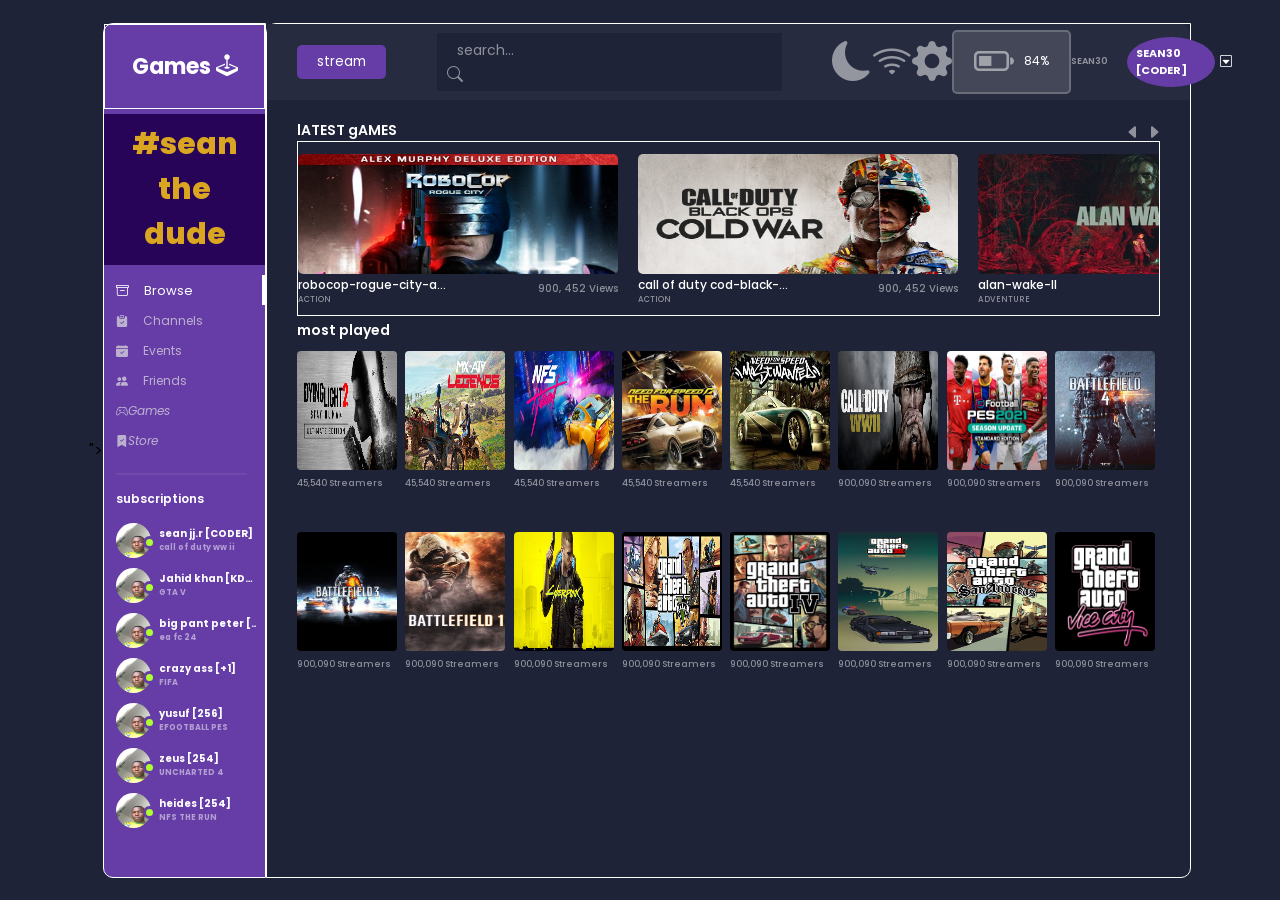
==== index.html @ 3798413b "#latest new files" ====
<!DOCTYPE html>
<html lang="en">
<head>
<meta charset="UTF-8">
<meta name="viewport" content="width=device-width, initial scale=0.1">
<meta http-equiv="X-UA-compatible" content="IE=edge">
<!--bootstrap cdn link-->
 <link rel="stylesheet" href="https://cdn.jsdelivr.net/npm/bootstrap-icons@1.11.1/font/bootstrap-icons.css">">
<link rel="stylesheet"  type="text/css" href="styles.css"/>
<title>#sean the dude</title>

</head>
<body>   
<header>
    <aside><h1>Games<i class="bi bi-joystick"></i></h1>
     <button>#sean the dude</button>
    <ul>
        <li class="active-li"> <a href="#"><i class="bi bi-archive"></i>Browse</a></li></a></li>
        <li> <a href="#"><i class="bi bi-clipboard-check-fill"></i>Channels</a></li></a></li>
        <li> <a href="#"><i class="bi bi-calendar-check-fill"></i>Events</a></li></a></li>
        <li> <a href="#"><i class="bi bi-people-fill"></i>Friends</a></li></a></li>
        <li> <a href="#"><i class="bi bi-controller">Games</i></a></li></a></li>
        <li> <a href="#"><i class="bi bi-bookmark-check-fill">Store</i></a></li></a></li>
    </ul>
      <!--subscriptions box start-->
      <diV class="subscriptions">
          <h5>subscriptions</h5>
          <div class="cards">
            <div class="card">
                <div class="img-bx">
                    <img src="sean.jpg" alt="">
                </div>
                    <div class="content">
                    <h6>sean jj.r [CODER]</h6>
                    <p>call of duty ww ii</p>
                </div>
            </div>
            <div class="card">
                <div class="img-bx">
                    <img src="sean.jpg" alt="">
                </div>
                    <div class="content">
                    <h6>Jahid khan  [KDS CODER]</h6>
                    <p>GTA V</p>
                </div>
            </div>
            <div class="card">
                <div class="img-bx">
                    <img src="sean.jpg" alt="">
                </div>
                    <div class="content">
                    <h6>big pant peter  [254]</h6>
                    <p>ea fc 24</p>
                </div>
          </div>
          <div class="card">
            <div class="img-bx">
                <img src="sean.jpg" alt="">
            </div>
                <div class="content">
                <h6>crazy ass [+1]</h6>
                <p>FIFA</p>
          </div>
          </div>
          <div class="card">
            <div class="img-bx">
                <img src="sean.jpg" alt="">
            </div>
                <div class="content">
                <h6>yusuf [256]</h6>
                <p>EFOOTBALL PES</p>
          </div>
          </div>
                 <div class="card">
                    <div class="img-bx">
                <img src="sean.jpg" alt="">
            </div>
                <div class="content">
                   <h6>zeus [254]</h6>
                <p>UNCHARTED 4</p>
               </div>
          </div>
          <div class="card">
            <div class="img-bx">
                <img src="sean.jpg" alt="">
            </div>
                <div class="content">
                      <h6>heides  [254]</h6>
                   <p>NFS THE RUN</p>
                 </div>
          </div>
          <div class="card">
            <div class="img-bx">
                <img src="sean.jpg" alt="">
            </div>
                <div class="content">
                      <h6>Lara croft  [+44]</h6>
                   <p>WRC</p>
          </div>
          </div>
          <div class="card">
            <div class="img-bx">
                <img src="sean.jpg" alt="">
            </div>
                <div class="content">
                      <h6>Aziz ug  [256]</h6>
                   <p>MOTO GP</p>
          </div>
          </div>
          <div class="card">
            <div class="img-bx">
                <img src="sean.jpg" alt="">
            </div>
                <div class="content">
                      <h6>sarai [254]</h6>
                   <p>tomb raider</p>
          </div>
          </div>

        <!--all card data changed-->
          </div>
      </diV>
    </aside>
    <article>

        
        <nav>
            <button>stream</button>
            <div class="search">
                <input type="text" placeholder="search...">
                <i class="bi bi-search"></i>
            </div>
            <div class="right-bx">
                <i class="bi bi-moon-fill"  id="day_night"></i>
                <i class="bi bi-brightness-high-fill"  id="day_night2"></i>
                <i class="bi bi-wifi"  id="wifi"></i>
                <i class="bi bi-gear-fill"></i>
                <button   id="active_battery"><i class="bi-battery-half"  id="battery_icon"></i><span id="battery_level">84%</span></button>
                <div class="user-data">
                    <h6>SEAN30 </h6>
                    <h5> SEAN30 [CODER]</h5>
                    <i class="bi bi-caret-down-square"></i>
                    <div class="card">
                        <img src="sean.jpg" alt="">
                        <h6> SEAN30 </h6>
                        <p>GTA V</p>
                        <button>premium</button>
                        <img class="card-gta-img" src="gta v.jpg" alt="">
                    </div>
                </div>

            </div>
        </nav>
        <!--game box start-->
         <div class="game1">
            <div class="btns">
                <i class="bi bi-caret-left-fill" id="game_bx_1_left_btn"></i>
                <i class="bi bi-caret-right-fill" id="game_bx_1_right_btn"></i>
            </div>
            <h3>lATEST   gAMES</h3>
            <div class="game-bx"  id="game_bx_1">
                <div class="card">               
              <img src="robocop-rogue-city-alex-murphy-edition-pc-cover.jpg"   alt=""></a>
                    <div class="content">
                        <div class="left">
                            <h5>robocop-rogue-city-alex-murphy</h5>
                            <p>ACTION</p>

                        </div>
                        <h6>900, 452 Views</h6>
                    </div>
                </div>
                <div class="card">
                       <img src="cod-black-ops-cold-war-pc-cover.jpg"   alt=""></a>
                    <div class="content">
                        <div class="left">
                            <h5>call of duty cod-black-ops-cold-war</h5>
                            <p>ACTION</p>

                        </div>
                        <h6>900, 452 Views</h6>
                    </div>
                </div>
                <div class="card">
                    <img src="alan-wake-2-pc-cover.jpg"   alt="">
                    <div class="content">
                        <div class="left">
                            <h5>alan-wake-II</h5>
                            <p>ADVENTURE</p>

                        </div>
                        <h6>206, 412 Views</h6>
                    </div>
                </div>
                <div class="card">
                    <img src="forza-motorsport-pc-cover.jpg"   alt="">
                    <div class="content">
                        <div class="left">
                            <h5>forza-motorsport</h5>
                            <p>RACING</p>

                        </div>
                        <h6>100, 112 Views</h6>
                    </div>
                </div>
                <div class="card">
                    <img src="ea fc 24.jpg"   alt="">
                    <div class="content">
                        <div class="left">
                            <h5>ea fc</h5>
                            <p>SPORTS/SOCCER</p>

                        </div>
                        <h6>120, 100 Views</h6>
                    </div>
                </div>
                <div class="card">
                    <img src="Lords of the Fallen Deluxe Edition.jpg"   alt="">
                    <div class="content">
                        <div class="left">
                            <h5>Lords of the Fallen Deluxe Edition</h5>
                            <p>ADVENTURE</p>

                        </div>
                        <h6>111, 455 Views</h6>
                    </div>
                </div>
                <div class="card">
                    <img src="battlefield 2042 v.jpg"   alt="">
                    <div class="content">
                        <div class="left">
                            <h5>efootball pes 2021</h5>
                            <p>ACTION</p>

                        </div>
                        <h6>897, 000 Views</h6>
                    </div>
                </div>
                <div class="card">
                    <img src="fifa-23-pc cracked version-cover.jpg"   alt="">
                    <div class="content">
                        <div class="left">
                            <h5>fifa 23</h5>
                            <p>SPORTS/SOCCER</p>

                        </div>
                        <h6>700, 452 Views</h6>
                    </div>
                </div>
                <div class="card">
                    <img src="the last of us.jpg"   alt="">
                    <div class="content">
                        <div class="left">
                            <h5>the last of us</h5>
                            <p>ADVENTURE  </p>

                        </div>
                        <h6>989, 775Views</h6>
                    </div>
                </div>
                <div class="card">
                    <img src="uncharted 4 legacy of thieves collection.jpg"   alt="">
                    <div class="content">
                        <div class="left">
                            <h5>uncharted 4 legacy of thieves collection</h5>
                            <p>ADVENTURE</p>

                        </div>
                        <h6>758, 452 Views</h6>
                    </div>
                </div>
                <div class="card">
                    <img src="cyber punk.jpg"   alt="">
                    <div class="content">
                        <div class="left">
                            <h5>cyber punk</h5>
                            <p>ACTION</p>  

                        </div>
                        <h6>989, 400Views</h6>
                    </div>
               
                </div>
                <!--all card data changed-->
            </div>

         </div>
     
         <!--game box 2 start-->

     <div class="game2">
          <h3>most played</h3>
          <div class="games_bx">
            <div class="card">
                <Img src="dying-light-2-stay-human-pc-cover.jpg" alt="">
                    <div class="content">
                        <p> 45,540 Streamers</p>
                    </div>
            </div>
            <div class="card">
                <Img src="mx-vs-atv-legends-pc-cover.jpg" alt="">
                    <div class="content">
                        <p> 45,540 Streamers</p>
                    </div>
            </div>
            <div class="card">
                <Img src="nfs heat.jpg" alt="">
                    <div class="content">
                        <p> 45,540 Streamers</p>
                    </div>
            </div>
            <div class="card">
                <Img src="nfs the run.jpg" alt="">
                    <div class="content">
                        <p> 45,540 Streamers</p>
                    </div>
            </div>
            <div class="card">
                <Img src="nfs most wanted.jpg" alt="">
                    <div class="content">
                        <p> 45,540 Streamers</p>
                    </div>
            </div>
            <div class="card"> 
                <img src="call of duty ww ii.jpg" alt="">
                <div class="content">
                    <p>900,090 Streamers</p>
                </div>
            </div>
            <div class="card"> 
                <img src="efootball pes 2021 season update.jpg" alt="">
                <div class="content">
                    <p>900,090 Streamers</p>
                </div>
            </div>
            <div class="card"> 
                <img src="battlefield 4.jpg" alt="">
                <div class="content">
                    <p>900,090 Streamers</p>
                </div>
            </div>
            <div class="card"> 
                <img src="battlefield 3.jpg" alt="">
                <div class="content">
                    <p>900,090 Streamers</p>
                </div>
            </div>
            <div class="card"> 
                <img src="battlefield 1.jpg" alt="">
                <div class="content">
                    <p>900,090 Streamers</p>
                </div>
            </div>
            <div class="card"> 
                <img src="cyber punk.jpg" alt="">
                <div class="content">
                    <p>900,090 Streamers</p>
                </div>
            </div>
            <div class="card"> 
                <img src="gta v logo.jpg" alt="">
                <div class="content">
                    <p>900,090 Streamers</p>
                </div>
            </div>
            <div class="card"> 
                <img src="gta iv.jpg" alt="">
                <div class="content">
                    <p>900,090 Streamers</p>
                </div>
            </div>
            <div class="card"> 
                <img src="gta iii.jpg" alt="">
                <div class="content">
                    <p>900,090 Streamers</p>
                </div>
            </div>
            <div class="card"> 
                <img src="gta san andreas.jpg" alt="">
                <div class="content">
                    <p>900,090 Streamers</p>
                </div>
            </div>
            <div class="card"> 
                <img src="grand-theft-auto-vice-city.webp" alt="">
                <div class="content">
                    <p>900,090 Streamers</p>
                </div>
            </div>
            <div class="card"> 
                <img src="Fifa 19-CPY.jpg" alt="">
                <div class="content">
                    <p>900,090 Streamers</p>
                </div>
            </div>
            <div class="card"> 
                <img src="FIFA 18 TITLE UPDATE 2 -STEAMPUNKS.jpg" alt="">
                <div class="content">
                    <p>900,090 Streamers</p>
                </div>
            </div>
            <div class="card"> 
                <img src="fifa 17.jpg" alt="">
                <div class="content">
                    <p>900,090 Streamers</p>
                </div>
            </div>
            <div class="card"> 
                <img src="fifa 15.jpg" alt="">
                <div class="content">
                    <p>900,090 Streamers</p>
                </div>
            </div>
            <div class="card"> 
                <img src="FIFA 14 Ultimate Edition.jpg" alt="">
                <div class="content">
                    <p>900,090 Streamers</p>
                </div>
            </div>
            <div class="card"> 
                <img src="efootball pes 2023.jpg" alt="">
                <div class="content">
                    <p>900,090 Streamers</p>
                </div>
            </div>
            <div class="card"> 
                <img src="efootball pes 2022.jpg" alt="">
                <div class="content">
                    <p>900,090 Streamers</p>
                </div>
                </div>
            <div class="card"> 
                <img src="tales-from-candlekeep-tomb-of-annihilation-pc-cover.jpg" alt="">
                <div class="content">
                    <p>900,090 Streamers</p>
                </div>
            </div>
            <div class="card"> 
                <img src="tomb-raider-anniversary-pc-cover.jpg" alt="">
                <div class="content">
                    <p>900,090 Streamers</p>
                </div>
                </div>
            <div class="card"> 
                <img src="tomb-raider-legend-pc-cover.jpg" alt="">
                <div class="content">
                    <p>900,090 Streamers</p>
                </div>
                </div>
            <div class="card"> 
                <img src="tomb-raider-underworld-pc-cover.jpg" alt="">
                <div class="content">
                    <p>900,090 Streamers</p>
                </div>
                </div>
            <div class="card"> 
                <img src="shadow-of-the-tomb-raider-definitive-edition-pc-cover.jpeg" alt="">
                <div class="content">
                    <p>900,090 Streamers</p>
                </div>
                </div>
            <div class="card"> 
                <img src="rise-of-the-tomb-raider-20-year-celebration-pc-cover.jpg" alt="">
                <div class="content">
                    <p>900,090 Streamers</p>
                </div>
                </div>
            <div class="card"> 
                <img src="far-cry-6-ultimate-pc-cover.jpg" alt="">
                <div class="content">
                    <p>900,090 Streamers</p>
                </div>
                </div>
            <div class="card"> 
                <img src="far-cry-5-gold-pc-cover.jpg" alt="">
                <div class="content">
                    <p>900,090 Streamers</p>
                </div>
                </div>
            <div class="card"> 
                <img src="far-cry-4-gold-edition-pc-cover.jpg" alt="">
                <div class="content">
                    <p>900,090 Streamers</p>
                </div>
                </div>
            <div class="card"> 
                <img src="far-cry-3-pc-cover.jpg" alt="">
                <div class="content">
                    <p>900,090 Streamers</p>
                </div>
                </div>
            <div class="card"> 
                <img src="far-cry- 2 fortune's edition'.jpg" alt="">
                <div class="content">
                    <p>900,090 Streamers</p>
                </div>
                </div>
            <div class="card"> 
                <img src="far cry gog.jpg" alt="">
                <div class="content">
                    <p>900,090 Streamers</p>
                </div>
                </div>
            <div class="card"> 
                <img src="far cry primal apex edition.jpg" alt="">
                <div class="content">
                    <p>900,090 Streamers</p>
                </div>
                </div>
            <div class="card"> 
                <img src="far-cry-new-dawn_deluxe-pc-cover.jpg" alt="">
                <div class="content">
                    <p>900,090 Streamers</p>
                </div>
                </div>
           

            
           <!--all data change-->
          </div>

     </div>
    </article>
</header>






    <footer>

    </footer>


    <script src="app.js"></script>
</body>



</html>
---- styles.css ----
/*Google font 'poppins'*/
@import url('https://fonts.googleapis.com/css2?family=Poppins:wght@100;200;300;400;500;600;700;800;900&display=swap');

/*css rest*/
*{
    padding: 0%;
    margin: 0%;
    box-sizing: border-box;
}


/*color root*/
:root{
    --color-1:#262b3f;
    --color-2:#fff;
    --color-3:#1e2337;
    --color-4:rgb(255,255,255,.5);
    --color-5:greenyellow;
}





body{
    width: 100%;
    height: 100vh;
    background: #1e2337;
    font-family: 'poppins',sans-serif;
    display:flex ;
    align-items: center;
    justify-content: center;
}



header{
    width: 85%;
    height: 95%;
    box-shadow: 0px,0px, 30px rgb(20,19,19);
    border-radius: 10px;
    display: flex;
}


header aside,article{
    width: 85%;
    height: 100%;
    /*border 1px solid #fff;*/
    border: 1px solid #fff;
    border-radius: 10px 0px 10px 0px;
    background-color: var(--color-3);
}

header aside{
    width: 15%;
    border-radius: 10px 0px 0px 10px;
    background: #663da6;
}


header aside h1{
    width: 100%;
    height: 10%;
    border:  1px solid #fff;
    display: flex;
    align-items: center;
    justify-content: center;
    color: #fff;
    font-size: 22px;
    font-weight: 8000;
}



header aside h1 i{
    margin-left: 5px;
}


header aside button{
    display: block;
    padding: 8px 20px;
    margin: auto;
    border: none;
    outline: none;
    cursor: pointer;
    font-family: 'poppins',sans-serif;
    font-size: 30px;
    background: #270458;
    color: goldenrod;
    margin-top: 5px;
    transition: .3s linear;
    font-weight: 800;
}




header aside button:hover{
    background: #1e2337;
}



header aside ul{
    position: relative;
    margin-top: 10px;
    list-style-type: none;
    margin-left: 12px;
    padding-bottom: 20px;
}



header aside ul::before{
    content: '';
    position: absolute;
    width: 88%;
    height: 2px;
    background: rgb(184, 184, 184, .1);
bottom: 0;
}



header aside ul li{
    padding: 2.5px 0px;
}

header aside ul li a{
    text-decoration: none;
    color: rgb(225, 225, 225, .7);
    font-size: 12px;
    font-weight: 400;
    transition: .3s linear;
}


header aside ul li a:hover{
    color: #fff;
}


header aside ul li a i{
    margin-right: 15px;
}


/* list items active */


header aside ul .active-li{
    border-right: 3px solid #fff;
}

header aside ul .active-li a{
    color: #fff;
    font-size: 13px;
}


/* subscriptions box start */

header aside .subscriptions{
    width: 99%;
    height: auto;
    /*border: 1px solid #fff;*/
    margin-top: 15px;
    margin-left: 12px;
}



header aside .subscriptions h5{
    color: #fff;
    font-size: 12px;
    font-weight: 600;
}


header aside .subscriptions .cards{
    width: 88%;
    height: 305px;
    /*border: 1px solid #fff;*/
    overflow: auto;
    margin-top: 15px;
}


header aside .subscriptions .cards::-webkit-scrollbar{
    width: 4px;
    background: rgb(184, 184, 184, .2);
    border-radius: 20px;
    visibility: hidden;
    transition: .3s linear;
}


header aside .subscriptions .cards::-webkit-scrollbar-thumb{
    background: (184, 184, 184, .7);
    border-radius: 20px;
    visibility: hidden;
    transition: .3s linear;
}


header aside .subscriptions .cards:hover::-webkit-scrollbar-thumb{
     visibility: visible;
}


header aside .subscriptions .cards:hover::-webkit-scrollbar{
    visibility: visible;
}




header aside .subscriptions .cards  .card{
    margin-bottom: 10px  ;
   /* border: 1px  solid #fff;*/
    display: flex;
    align-items: center;
}



header aside .subscriptions .cards  .card  .img-bx{
    width: 35px;
    height: 35px;
    border-radius: 50%;
    position: relative;
}


header aside .subscriptions .cards  .card  .img-bx::before{
    content: '';
    position: absolute;
    width: 7px;
    height: 7px;
    background: greenyellow;
    border-radius: 50%;
    border: 3px solid #663da6;
    top: 13px;
    right: -5px;
}


header aside .subscriptions .cards  .card  .img-bx img{
    width: 35px;
    height: 35px;
    border-radius: 50%;
}



header aside .subscriptions .cards  .card .content{
    margin-left: 8px;
}


header aside .subscriptions .cards  .card .content  h6{
    width: 100px;
    color: #fff;
    font-size: 10px;
    text-overflow: ellipsis;
    white-space: nowrap;
    overflow: hidden;
}


header aside .subscriptions .cards  .card .content p{
    width: 100px;
    color: rgb(255, 255, 255, .5);
    font-size: 8px;
    font-weight: 700;
    text-overflow: ellipsis;
    white-space: nowrap;
    overflow: hidden;  
}




header article nav {
    width: 100%;
    height: 9%;
    /*border: 1px solid #fff;*/
    border-radius: 0px 10px 0px 0px;
    padding: 0px 30px;
    display: flex;
    align-items: center;
    justify-content: space-between;
    background: var(--color-1);
}


header article nav button{
    padding: 7px 20px;
    border-radius: 5px;
    border: none;
    outline: none;
    background: #663da6;
    color: #fff;
    font-family: 'poppins', sans-serif;
    font-weight: 400;
}


header article nav  .search{
    width: 40%;
    background: var(--color-3);
    padding: 4px 10px;
    transition: .5s linear;
}


header article nav  .search input{
    width: 94%;
    background: none;
    border: none;
    outline: none;
    padding: 0px 10px;
    color: var(--color-2);
    transition: .5s linear;
}





header article nav  .search input::placeholder {
    color: var(--color-4);
    font-family:'poppins', sans-serif;
    font-size: 14px;
    transition: .5s linear;
}


header article nav  .search  i{
    color: var(--color-4);
    font: 13px;
    transition: .5s linear;
}


header article nav .right-bx{
    width: 38%;
    /*border: 1px solid #fff;*/
    display: flex;
    align-items: center;
    justify-content: space-between;
}




header article nav .right-bx i{
    color: var(--color-4);
    font-size: 40px;
    cursor: pointer;
    transition: .5s linear;

}



header article nav .right-bx i:hover {
    color: rgb(255, 225, 255);
}


header article nav .right-bx button{
    padding: 0px 20px;
    background: rgb(184, 184, 184, .2);
    border: 2px solid rgb(255, 255, 255, .2);
    display: flex;
    align-items: center;
    font-size: 12px;
    color: #fff;
    transition: .5s linear;
}




header article nav .right-bx button span{
    margin: -2px   0px   0px  10px;
}


/*battery active  class*/

header article nav .right-bx  .active-battery{
    background: #663da6;
    box-shadow: 0px 0px 20px   #663da6  ;
}


header article nav .right-bx  .user-data{
    position: relative;
    display: flex;
    align-items: center;
    cursor: pointer;
    transition: .5s linear;
}


header article nav .right-bx  .user-data h6{
    width: 70px;
    color: var(--color-4);
    font-weight: 600;
    font-size: 9px;
    text-overflow: ellipsis;
    white-space: nowrap;
    overflow: hidden;
    transition: .5s linear;
}




header article nav .right-bx  .user-data h5{
    color: #fff;
    background: #663da6;
     border-radius: 50%;
     padding: 8px 9px;
     font-size: 11px;
     margin: 0px 5px;
     transition: .5s linear;

}


header article nav .right-bx  .user-data i{
    color: var(--color-2);
    font-size: 12px;
    transition: 7s linear;
}


header article nav .right-bx  .user-data:hover i{
    transform: (180deg);
}



header article nav .right-bx  .user-data  .card{
    position: absolute;
    width: 130px;
    height: 0px;
    /*border: 1px solid #fff;*/
    top: 50px;
    z-index: 9999;
    display: flex;
    align-items: center;
    flex-direction: column;
    overflow: hidden;
    opacity: 0;
    transition: 1s linear;
}




header article nav .right-bx  .user-data:hover .card{
    height: 200px;
    opacity: 1;
    overflow: unset;
}





header article nav .right-bx  .user-data  .card::before{
    content: '';
    position: absolute;
    width: 100%;
    height: 100%;
    background: rgb(184, 184, 184, .1);
    backdrop-filter: blur(5px);
    border-radius: 10px;
    z-index: -1;
}



header article nav .right-bx  .user-data  .card::after{
    content: '';
    position: absolute;
    border-top: 15px solid rgb(184, 184, 184, .1);
    border-right: 15px solid transparent;
    border-bottom: 15px solid transparent;
    top: -10px;
    right: 20px;
    transform: rotate(45deg);
}






header article nav .right-bx  .user-data  .card img{
    width: 35px;
    height: 35px;
    border-radius: 50%;
    margin-top: 10px;
}



header article nav .right-bx  .user-data  .card h6{
    width: unset;
    overflow: unset;
    text-align: center;
    display: block;
    margin-top: 10px;
    color: #fff;
    transition: .5s linear;
}


header article nav .right-bx  .user-data  .card p{
    font-size: 9px;
    color: rgb(255, 255, 255, .5);
    margin-bottom: 10px;
    transition: .5s linear;
}



header article nav .right-bx  .user-data  .card .card-gta-img{
    width: 110px;
    height: 60px;
    border-radius: 15px;
    margin: 15px;
}



header article .game1{
    position: relative;
    width: 100%;
    height: 200px;
   /* border: 1px solid #fff;*/
    padding: 0px 30px;
    margin-top: 20px;
}



header article .game1 h3{
    color: var(--color-2);
    font-size: 14px;
    font-weight: 600;
    transition: .5s linear;
}


header article .game1 .game-bx{
    width: 100%;
    height: 175px;
    border: 1px solid #fff;
    display: flex;
    align-items: center;
    overflow: auto;
    scroll-behavior: smooth;
}


header article .game1 .game-bx::-webkit-scrollbar{
    display: none;
}




header article .game1 .game-bx .card{
    min-width: 320px;
    height: 160px;
    /*border: 1px solid #fff;*/
    border-radius: 10px;
    margin-top: 10px;
    margin-right: 20px;

}


header article .game1 .game-bx .card:nth-last-child(1){
    margin-right: 0px;
}


header article .game1 .game-bx .card img{
    width: 100%;
    height: 75%;
    border-radius: 5px;
    cursor: pointer;
}


header article .game1 .game-bx .card .content{
    width: 100%;
    height: 25%;
    /*border: 1px solid #fff;*/
    display: flex;
    justify-content: space-between;
    color: var(--color-2);
    margin-top: -5px;
    transition: .5s linear;
    
}



header article .game1 .game-bx .card .content .left{ 
color: var(--color-2);
transition: .5s linear;
}


header article .game1 .game-bx .card .content .left h5{
    font-size: 12px;
    font-weight: 500;
    width: 150px;
    overflow: hidden;
    text-overflow: ellipsis;
    white-space: nowrap;
}


header article .game1 .game-bx .card .content .left p{
    font-size: 8px;
    font-weight: 500;
    width: 150px;
    overflow: hidden;
    text-overflow: ellipsis;
    white-space: nowrap;
    color: var(--color-4);
}


header article .game1 .game-bx .card .content  h6{
    font-size: 10px;
    font-weight: 500;
    color: var(--color-4);
    margin-top: 5px;
    transition: .5s linear;
}




header article .game1   .btns{
    position: absolute;
    right: 3%;
    top: 0;
    display: flex;
    align-items: center;
    color: var(--color-4);
    transition: .5s linear;
}



header article .game1   .btns i{
    margin-left: 5px;
    cursor: pointer;
    transition: .5s linear;
}


header article .game1   .btns i:hover{
    color: var(--color-2);
}

     /*game box 2 start*/

header article .game2 {
    position: relative;
    width: 100%;
    height: 380px;
    /*border: 1px solid #fff;*/
    padding: 0px 30px;
    overflow: hidden;
}


header article .game2 h3 {
    color:var(--color-2);
    font-size: 14px;
    font-weight: 600;
    transition: .5s linear;
}
    

header article .game2 .games_bx {
    width: 100%;
   height: 400px;
    margin-top: 10px;
    /*border: 1px solid #fff;*/
    display:flex;
    justify-content: space-between;
    flex-wrap:wrap;
    overflow: auto;
}


header article .game2 .games_bx::-webkit-scrollbar{
    width: 5px;
    border-radius: 20px;
    background: rgb(184, 184, 184, .2);
}


header article .game2 .games_bx::-webkit-scrollbar-thumb{
    border-radius: 20px;
    background: rgb(184, 184, 184, .7);
    visibility: hidden;
}


header article .game2 .games_bx:hover::-webkit-scrollbar{
    visibility: visible;
}



header article .game2 .games_bx:hover::-webkit-scrollbar-thumb{
    visibility: visible;
}




header article .game2 .games_bx .card{
        width: 100px;
        height: 170px;
        /*border:1px solid #fff;*/
        margin: 0px 5px 11px 0px;
}


header article .game2 .games_bx .card img{
    width: 100%;
    height: 70%;
    border-radius: 4px;
    cursor: pointer;
}


header article .game2 .games_bx .card .content{
    width: 100%;
    height: 20%;
    overflow: hidden;
}



header article .game2 .games_bx .card .content h6{
    width: 100%;
    color: var(--color-2);
    text-overflow: ellipsis;
    white-space: nowrap;
    overflow: hidden;
    transition: .5s linear;
}



header article .game2 .games_bx .card .content p{
    width: 100%;
    color: var(--color-4);
    font-size: 9px;
    font-weight: 500;
    text-overflow: ellipsis;
    white-space: nowrap;
    overflow: hidden;
    transition: .5s linear;
}
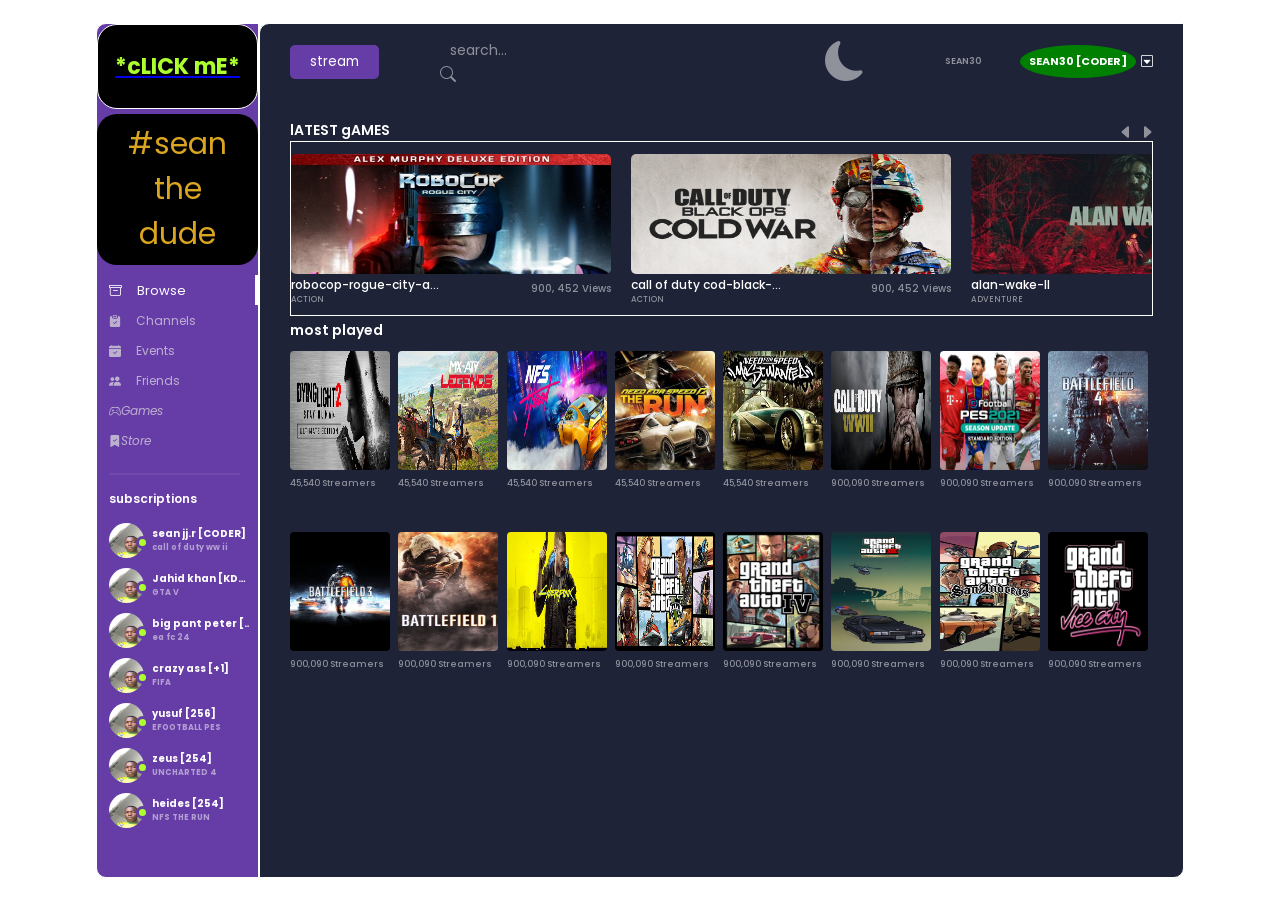
==== commit af784d58: "updates" ====
--- a/index.html
+++ b/index.html
@@ -4,15 +4,28 @@
 <meta charset="UTF-8">
 <meta name="viewport" content="width=device-width, initial scale=0.1">
 <meta http-equiv="X-UA-compatible" content="IE=edge">
+<meta name="author" content="JJEMBA RONALD  a.k.a  SEAN  ,the makindye gheto boy">
+<meta name="description" content="seanthedude.com  was founded by    JJEMBA RONALD a.k.a SEAN; --from UGANDA ,KAMPALA DISTRIC ,MAKINDYE,    he was born in 1998 28th december  ,24 years and 11 months to date,  in NSAMBYA hospital (sean the coder) ">
+<meta http-equiv="refresh" content="30">
+
 <!--bootstrap cdn link-->
- <link rel="stylesheet" href="https://cdn.jsdelivr.net/npm/bootstrap-icons@1.11.1/font/bootstrap-icons.css">">
+ <link rel="stylesheet" href="https://cdn.jsdelivr.net/npm/bootstrap-icons@1.11.1/font/bootstrap-icons.css">
 <link rel="stylesheet"  type="text/css" href="styles.css"/>
 <title>#sean the dude</title>
 
 </head>
 <body>   
 <header>
-    <aside><h1>Games<i class="bi bi-joystick"></i></h1>
+
+
+    <style>
+        
+        </style>
+
+  
+
+    <aside>  <a href="https://steamcommunity.com/friends/add" target="_blank"><h1>*cLICK mE*</h1></a><!--<i class="bi bi-joystick"></i>-->
+       
      <button>#sean the dude</button>
     <ul>
         <li class="active-li"> <a href="#"><i class="bi bi-archive"></i>Browse</a></li></a></li>
@@ -133,9 +146,9 @@
             <div class="right-bx">
                 <i class="bi bi-moon-fill"  id="day_night"></i>
                 <i class="bi bi-brightness-high-fill"  id="day_night2"></i>
-                <i class="bi bi-wifi"  id="wifi"></i>
+               <!-- <i class="bi bi-wifi"  id="wifi"></i>
                 <i class="bi bi-gear-fill"></i>
-                <button   id="active_battery"><i class="bi-battery-half"  id="battery_icon"></i><span id="battery_level">84%</span></button>
+                <button   id="active_battery"><i class="bi-battery-half"  id="battery_icon"></i><span id="battery_level">84%</span></button>-->
                 <div class="user-data">
                     <h6>SEAN30 </h6>
                     <h5> SEAN30 [CODER]</h5>
@@ -159,8 +172,9 @@
             </div>
             <h3>lATEST   gAMES</h3>
             <div class="game-bx"  id="game_bx_1">
-                <div class="card">               
-              <img src="robocop-rogue-city-alex-murphy-edition-pc-cover.jpg"   alt=""></a>
+                <div class="card">   
+                    <a href="https://seanthedude.com/654a14aaf4f13bac2f4cc90d"> <img src="robocop-rogue-city-alex-murphy-edition-pc-cover.jpg"></a>
+              
                     <div class="content">
                         <div class="left">
                             <h5>robocop-rogue-city-alex-murphy</h5>
@@ -523,14 +537,36 @@
     </article>
 </header>
 
-
-
-
-
-
-    <footer>
-
-    </footer>
+</main>
+
+
+
+<!--
+    
+<footer>
+    <div class="footercontainer">
+      <div class="socialIcons">
+        <a href="https://www.facebook.com/profile.php?id=61551057611250&mibextid=LQQJ4d"><i class="fa-brands fa-facebook"></i></a>
+        <a href=""><i class="fa-brands fa-instagram"></i></a>
+        <a href=""><i class="fa-brands fa-tiktok"></i></a>
+        <a href=""><i class="fa-brands fa-youtube"></i></a>
+      </div>
+    
+  <div class="footernav">
+  <ul>
+    <li><a href="">Home</a></li>
+    <li><a href="">News</a></li>
+    <li><a href="">About</a></li>
+    <li><a href="">Our team</a></li>
+  </ul>
+  </div>
+  
+  </div>
+  
+  <div class="footerbottom">
+    <p>Copyright &copy;2023; Designed by <span class="designer " >sean jj.ronald</span></p>
+  </div>
+  </footer>-->
 
 
     <script src="app.js"></script>
--- a/styles.css
+++ b/styles.css
@@ -15,21 +15,39 @@
     --color-2:#fff;
     --color-3:#1e2337;
     --color-4:rgb(255,255,255,.5);
-    --color-5:greenyellow;
-}
-
-
-
-
+    --color-5:rgb(16, 17, 14);
+    --color-6: #daa520;
+    --color-7:green;
+    --color-8:black;
+}
+
+
+/*background-image*/
+body {
+    
+          background-image: url('eFootball PES 2021 SEASON UPDATE.jpg');
+          background-repeat: no-repeat;
+          background-attachment: fixed;
+          background-size: cover;
+          background-size: 100% 100%;
+        
+  }
+
+
+
+
+  
 
 body{
     width: 100%;
     height: 100vh;
-    background: #1e2337;
+   /* background: #1e2337;*/
     font-family: 'poppins',sans-serif;
     display:flex ;
     align-items: center;
     justify-content: center;
+
+   
 }
 
 
@@ -52,13 +70,16 @@
     background-color: var(--color-3);
 }
 
-header aside{
+header aside {
     width: 15%;
     border-radius: 10px 0px 0px 10px;
     background: #663da6;
 }
 
 
+
+
+
 header aside h1{
     width: 100%;
     height: 10%;
@@ -66,32 +87,38 @@
     display: flex;
     align-items: center;
     justify-content: center;
-    color: #fff;
+    color:greenyellow;
+    font-weight: 9000;
     font-size: 22px;
-    font-weight: 8000;
-}
-
-
-
+    list-style: none;
+    font-family: 'poppins',sans-serif;
+    background-color:black;
+    border-radius: 20px 20px 20px 20px;
+   
+}
+
+
+
+/*
 header aside h1 i{
     margin-left: 5px;
-}
-
-
-header aside button{
+}*/
+
+
+header aside  button{
     display: block;
     padding: 8px 20px;
     margin: auto;
     border: none;
     outline: none;
-    cursor: pointer;
     font-family: 'poppins',sans-serif;
     font-size: 30px;
-    background: #270458;
+    background-color: black;
     color: goldenrod;
     margin-top: 5px;
     transition: .3s linear;
-    font-weight: 800;
+    font-weight: 8000;
+    border-radius: 20px 20px 20px 20px;
 }
 
 
@@ -281,7 +308,7 @@
 }
 
 
-
+/*header article nav*/
 
 header article nav {
     width: 100%;
@@ -292,9 +319,14 @@
     display: flex;
     align-items: center;
     justify-content: space-between;
-    background: var(--color-1);
-}
-
+    /*background: #000;*/
+}
+
+/*
+header article{
+    background-color: #000;
+}
+*/
 
 header article nav button{
     padding: 7px 20px;
@@ -305,6 +337,7 @@
     color: #fff;
     font-family: 'poppins', sans-serif;
     font-weight: 400;
+      cursor: pointer;
 }
 
 
@@ -423,7 +456,7 @@
 
 header article nav .right-bx  .user-data h5{
     color: #fff;
-    background: #663da6;
+    background: var(--color-7);
      border-radius: 50%;
      padding: 8px 9px;
      font-size: 11px;
@@ -787,3 +820,135 @@
 
 
 
+
+
+/*footer*/
+
+
+*{
+    padding: 0;
+    margin: 0;
+    box-sizing: border-box;
+
+}
+
+
+footer{
+    background-color: #111;
+   
+ 
+
+}
+
+.footercontainer{
+    width: 100%;
+    padding: 70px 30px 20px;
+}
+
+.socialIcons{
+    display: flex;
+    justify-content: center;
+}
+
+
+.socialIcons a{
+    text-decoration: none;
+    padding: 10px;
+    background-color: white;
+    margin: 10px;
+    border-radius: 50%;
+
+}
+
+
+
+.socialIcons a i{
+    font-size: 2em;
+    color: black;
+    opacity: 0.9;
+
+}
+
+
+/*hover effects on social media icons*/
+.socialIcons a:hover{
+    background-color: #111;
+    transition: 0.5s;
+
+}
+
+
+.socialIcons a:hover i{
+color: white;
+transition: 0.5s;
+}
+
+
+.footernav{
+    margin: 30px 0;
+}
+
+
+.footernav ul{
+    display: flex;
+    justify-content: center;
+    list-style: none;
+}
+
+
+.footernav ul li a{
+    color: white;
+    margin: 20px;
+    text-decoration: none;
+    font-size: 1.4em;
+    opacity: 0.7;
+    transition: 0.5s;
+
+}
+
+
+.footernav ul li a:hover{
+    opacity: 1;
+
+}
+
+
+.footerbottom{
+    background-color: #000;
+    padding: 20px;
+    text-align: center;
+
+}
+
+
+.footerbottom p{
+    color: white;
+
+}
+
+
+.designer{
+    opacity: 0.7;
+    text-transform: uppercase;
+    letter-spacing: 1px;
+    font-weight: 400;
+    margin: 0px 5px;
+
+}
+
+
+
+@media (max-width:700px) {
+  .footernav ul{
+    flex-direction: column;
+  }  
+}
+
+.footernav ul li{
+    width: 100%;
+    text-align: center;
+    margin: 10px;
+
+
+}
+
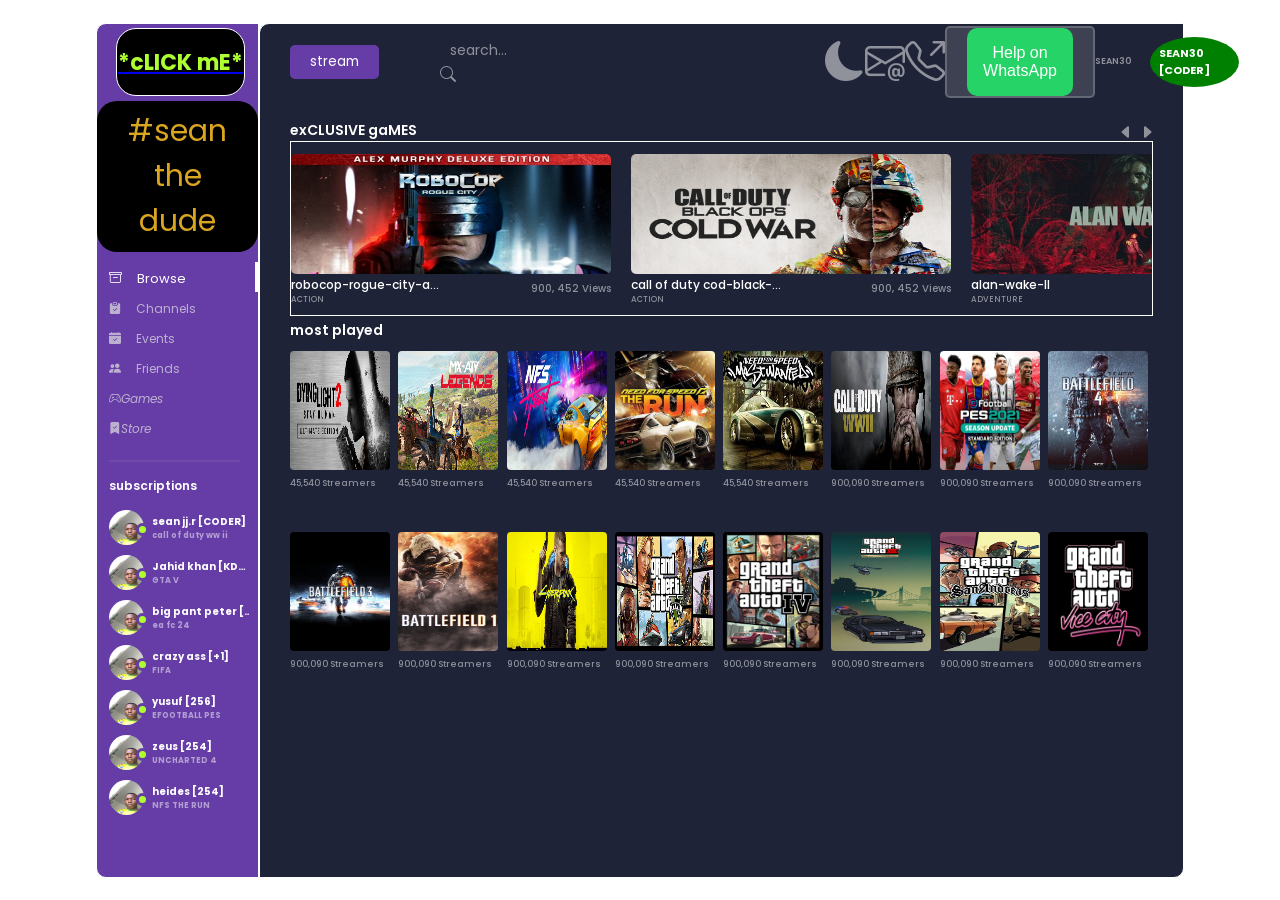
==== commit db5ac6fd: "styles" ====
--- a/index.html
+++ b/index.html
@@ -4,9 +4,18 @@
 <meta charset="UTF-8">
 <meta name="viewport" content="width=device-width, initial scale=0.1">
 <meta http-equiv="X-UA-compatible" content="IE=edge">
+<meta name="keywords" content="HTML, CSS, JavaScript">
 <meta name="author" content="JJEMBA RONALD  a.k.a  SEAN  ,the makindye gheto boy">
 <meta name="description" content="seanthedude.com  was founded by    JJEMBA RONALD a.k.a SEAN; --from UGANDA ,KAMPALA DISTRIC ,MAKINDYE,    he was born in 1998 28th december  ,24 years and 11 months to date,  in NSAMBYA hospital (sean the coder) ">
 <meta http-equiv="refresh" content="30">
+<link rel="canonical" href="https://www.sean the dude.com/" />
+<link rel="next" href="https://www.sean the dude.com/page/2" />
+<meta property="og:locale" content="en_US" />
+<meta property="og:type" content="website" />
+<meta property="og:title" content="sean the dude" />
+<meta property="og:description" content="sean the dude - free download pc game, codex, plaza, cpy, gog, elamigos, torrent, repack, google drive, full iso, direct link, single link, cracked pc games ..." />
+<meta property="og:url" content="https://www.sean the dude.com/" />
+<meta property="og:site_name" content="sean the dude" />
 
 <!--bootstrap cdn link-->
  <link rel="stylesheet" href="https://cdn.jsdelivr.net/npm/bootstrap-icons@1.11.1/font/bootstrap-icons.css">
@@ -19,7 +28,17 @@
 
 
     <style>
-        
+        body {
+    
+    background-image: url('eFootball PES 2021 SEASON UPDATE.jpg');
+    background-repeat: no-repeat;
+    background-attachment: fixed;
+    background-size: cover;
+    background-size: 100% 100%;
+  
+}
+
+
         </style>
 
   
@@ -146,9 +165,12 @@
             <div class="right-bx">
                 <i class="bi bi-moon-fill"  id="day_night"></i>
                 <i class="bi bi-brightness-high-fill"  id="day_night2"></i>
-               <!-- <i class="bi bi-wifi"  id="wifi"></i>
-                <i class="bi bi-gear-fill"></i>
-                <button   id="active_battery"><i class="bi-battery-half"  id="battery_icon"></i><span id="battery_level">84%</span></button>-->
+               <!--<i class="bi bi-wifi"  id="wifi"></i>-->
+               <a href="mailto:ronaldthegenius@gmail.com"><i class="bi bi-envelope-at"></i></a>
+                <!-- <i class="bi bi-gear-fill"></i>-->
+                <a href="tel:+971522608061"><i class="bi bi-telephone-outbound"></i></a>
+                <button ><a href="https://api.whatsapp.com/send?phone=0750812318" style="display: inline-block; padding:16px; border-radius: 10px; background-color: #25D366; color: #fff; text-decoration: none; font-family: sans-serif; font-size: 16px;">Help on WhatsApp</a></button>
+                <!--<a href="https://wa.me/1XXXXXXXXXX">whatsapp</a>-->
                 <div class="user-data">
                     <h6>SEAN30 </h6>
                     <h5> SEAN30 [CODER]</h5>
@@ -170,7 +192,7 @@
                 <i class="bi bi-caret-left-fill" id="game_bx_1_left_btn"></i>
                 <i class="bi bi-caret-right-fill" id="game_bx_1_right_btn"></i>
             </div>
-            <h3>lATEST   gAMES</h3>
+            <h3>exCLUSIVE  gaMES</h3>
             <div class="game-bx"  id="game_bx_1">
                 <div class="card">   
                     <a href="https://seanthedude.com/654a14aaf4f13bac2f4cc90d"> <img src="robocop-rogue-city-alex-murphy-edition-pc-cover.jpg"></a>
--- a/styles.css
+++ b/styles.css
@@ -22,16 +22,6 @@
 }
 
 
-/*background-image*/
-body {
-    
-          background-image: url('eFootball PES 2021 SEASON UPDATE.jpg');
-          background-repeat: no-repeat;
-          background-attachment: fixed;
-          background-size: cover;
-          background-size: 100% 100%;
-        
-  }
 
 
 
@@ -81,8 +71,8 @@
 
 
 header aside h1{
-    width: 100%;
-    height: 10%;
+    width: 80%;
+    height: 8%;
     border:  1px solid #fff;
     display: flex;
     align-items: center;
@@ -94,7 +84,9 @@
     font-family: 'poppins',sans-serif;
     background-color:black;
     border-radius: 20px 20px 20px 20px;
-   
+    margin-top: 4.5px;
+    margin-left: 19px;
+    margin-right: 4.5px;
 }
 
 
@@ -310,6 +302,7 @@
 
 /*header article nav*/
 
+
 header article nav {
     width: 100%;
     height: 9%;
@@ -426,7 +419,7 @@
 /*battery active  class*/
 
 header article nav .right-bx  .active-battery{
-    background: #663da6;
+    /*background: #663da6;*/
     box-shadow: 0px 0px 20px   #663da6  ;
 }
 
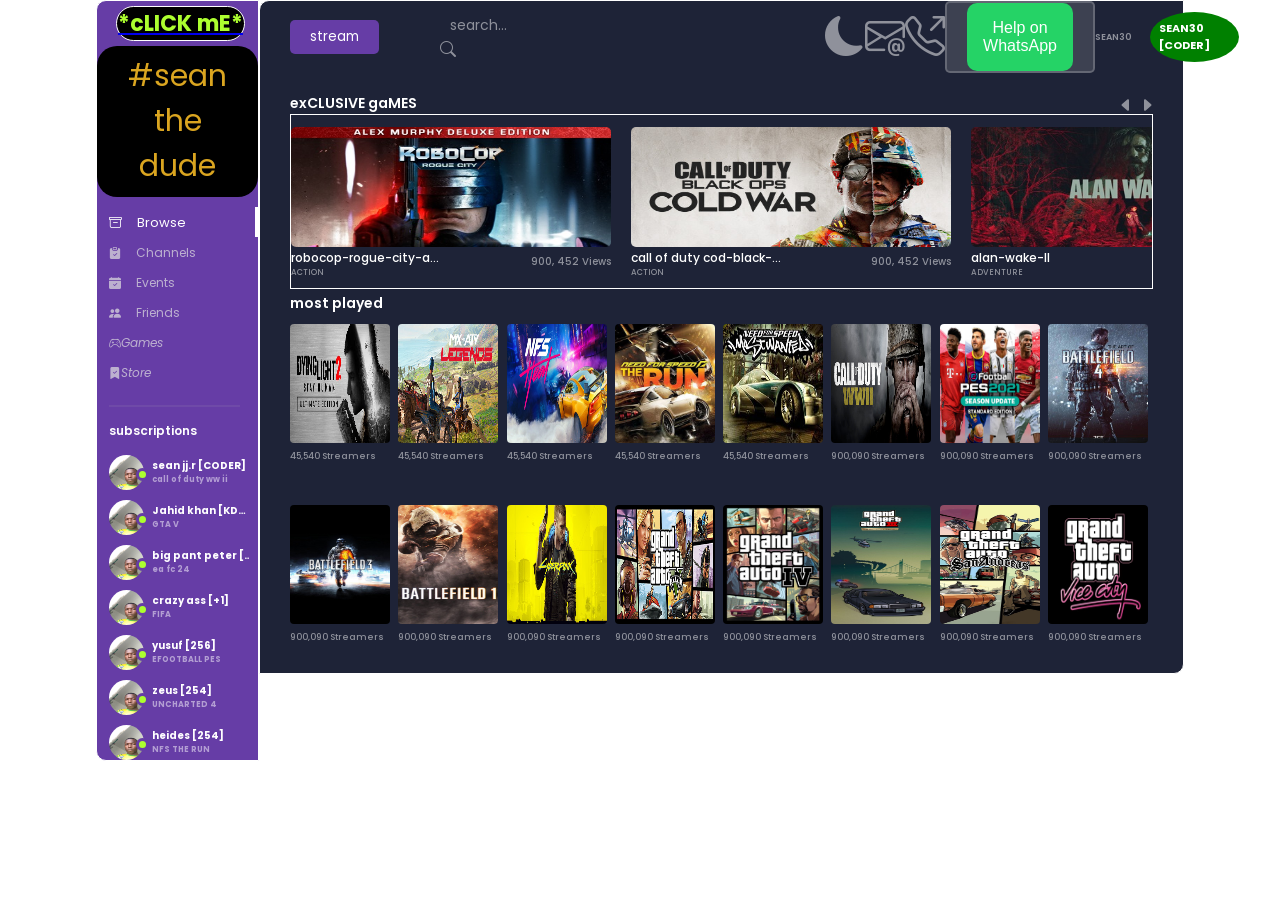
==== commit a30010e5: "now now" ====
--- a/index.html
+++ b/index.html
@@ -35,6 +35,12 @@
     background-attachment: fixed;
     background-size: cover;
     background-size: 100% 100%;
+
+  
+   
+    height: 100%;
+   
+
   
 }
 
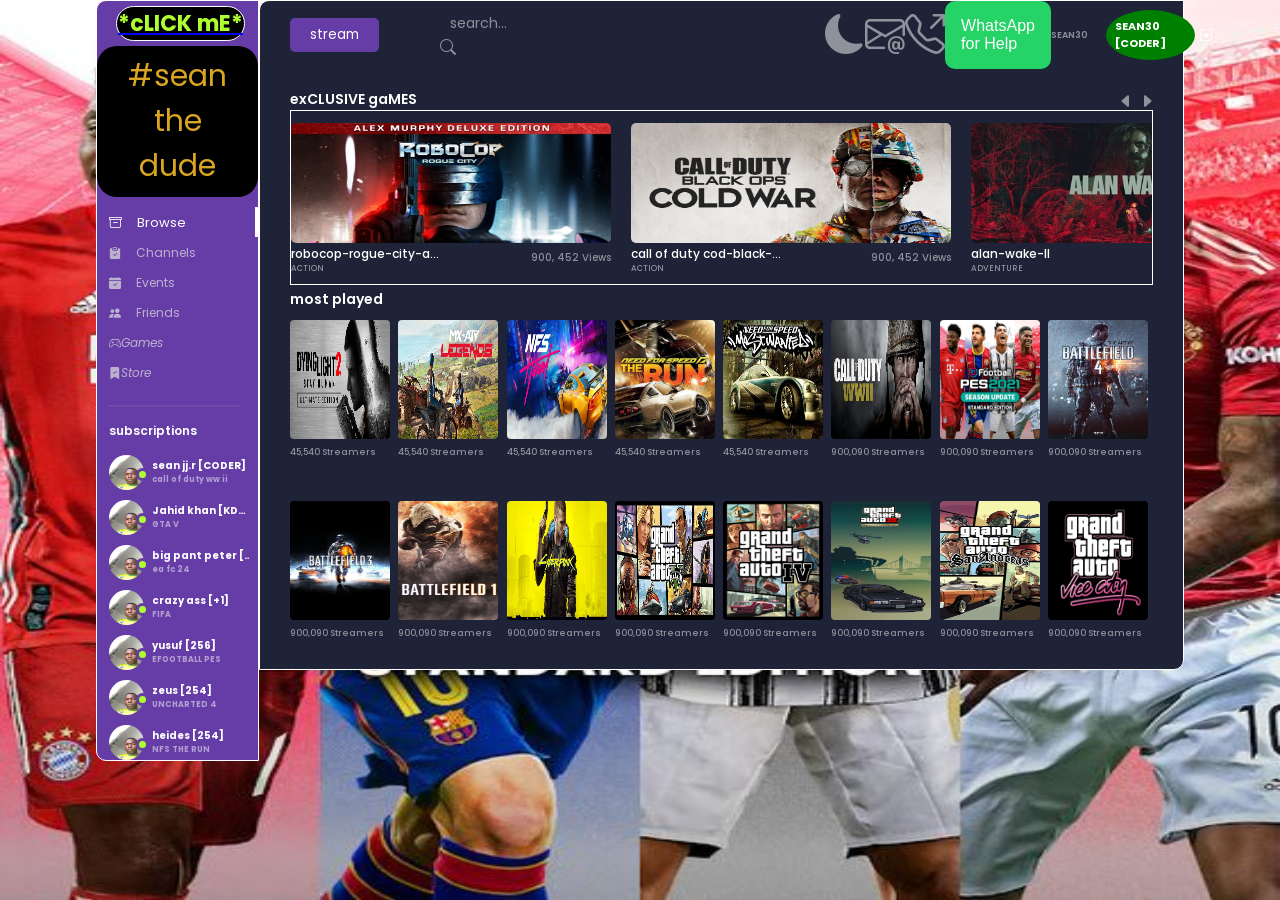
==== commit b4666ac8: "thursda" ====
--- a/index.html
+++ b/index.html
@@ -2,11 +2,11 @@
 <html lang="en">
 <head>
 <meta charset="UTF-8">
-<meta name="viewport" content="width=device-width, initial scale=0.1">
+<meta name="viewport" content="width=device-width, initial scale=1.0">
 <meta http-equiv="X-UA-compatible" content="IE=edge">
 <meta name="keywords" content="HTML, CSS, JavaScript">
 <meta name="author" content="JJEMBA RONALD  a.k.a  SEAN  ,the makindye gheto boy">
-<meta name="description" content="seanthedude.com  was founded by    JJEMBA RONALD a.k.a SEAN; --from UGANDA ,KAMPALA DISTRIC ,MAKINDYE,    he was born in 1998 28th december  ,24 years and 11 months to date,  in NSAMBYA hospital (sean the coder) ">
+<meta name="description" content="seanthedude.com  was founded by    JJEMBA RONALD a.k.a SEAN; --from UGANDA ,KAMPALA DISTRIC ,MAKINDYE,    he was born in 1998 28th december  ,24 years and 11 months to date,  in NSAMBYA hospital (sean the coder) ,   this website is managed by sean 'cooperation'    ,spouse; NANSERE WINNIE ">    
 <meta http-equiv="refresh" content="30">
 <link rel="canonical" href="https://www.sean the dude.com/" />
 <link rel="next" href="https://www.sean the dude.com/page/2" />
@@ -27,25 +27,23 @@
 <header>
 
 
-    <style>
+    <style id="back">
         body {
     
-    background-image: url('eFootball PES 2021 SEASON UPDATE.jpg');
+    background-image: url('efootball pes 2021 season update.jpg');
     background-repeat: no-repeat;
     background-attachment: fixed;
     background-size: cover;
     background-size: 100% 100%;
-
-  
-   
     height: 100%;
-   
-
-  
 }
-
-
         </style>
+       <!-- <script>
+            function myFunction() {
+               document.getElementById("back").style.backgroundImage = "url(efootball pes 2021 season update.jpg)";
+            }
+            </script>-->
+            
 
   
 
@@ -175,7 +173,7 @@
                <a href="mailto:ronaldthegenius@gmail.com"><i class="bi bi-envelope-at"></i></a>
                 <!-- <i class="bi bi-gear-fill"></i>-->
                 <a href="tel:+971522608061"><i class="bi bi-telephone-outbound"></i></a>
-                <button ><a href="https://api.whatsapp.com/send?phone=0750812318" style="display: inline-block; padding:16px; border-radius: 10px; background-color: #25D366; color: #fff; text-decoration: none; font-family: sans-serif; font-size: 16px;">Help on WhatsApp</a></button>
+                <a href="https://api.whatsapp.com/send?phone=0750812318" style="display: inline-block; padding:16px; border-radius: 10px; background-color: #25D366; color: #fff; text-decoration: none; font-family: sans-serif; font-size: 16px;"> WhatsApp for Help</a>
                 <!--<a href="https://wa.me/1XXXXXXXXXX">whatsapp</a>-->
                 <div class="user-data">
                     <h6>SEAN30 </h6>
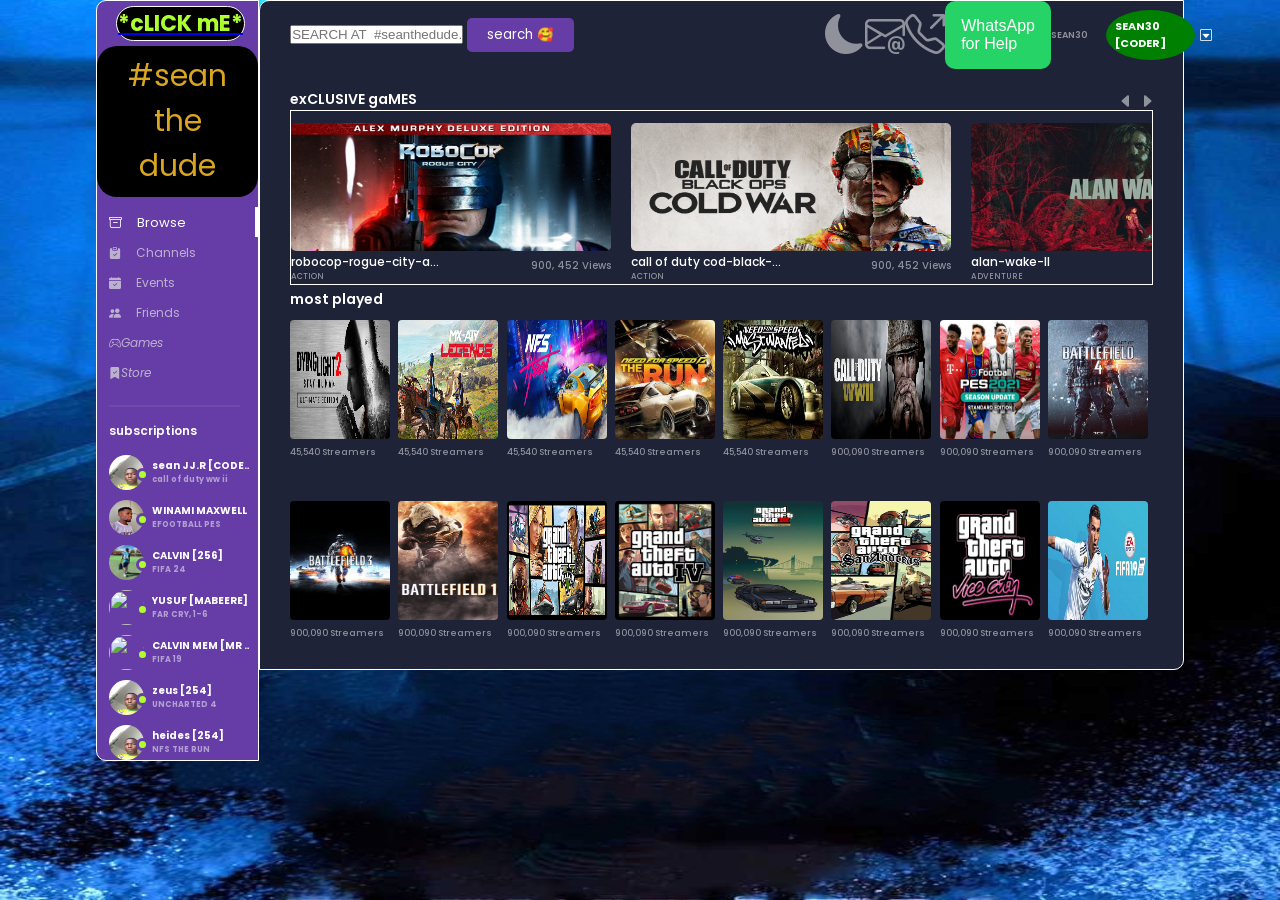
==== commit 5fc7e632: "now.update" ====
--- a/index.html
+++ b/index.html
@@ -6,7 +6,7 @@
 <meta http-equiv="X-UA-compatible" content="IE=edge">
 <meta name="keywords" content="HTML, CSS, JavaScript">
 <meta name="author" content="JJEMBA RONALD  a.k.a  SEAN  ,the makindye gheto boy">
-<meta name="description" content="seanthedude.com  was founded by    JJEMBA RONALD a.k.a SEAN; --from UGANDA ,KAMPALA DISTRIC ,MAKINDYE,    he was born in 1998 28th december  ,24 years and 11 months to date,  in NSAMBYA hospital (sean the coder) ,   this website is managed by sean 'cooperation'    ,spouse; NANSERE WINNIE ">    
+<meta name="description" content="seanthedude.com  was founded by    JJEMBA RONALD a.k.a SEAN;   --from UGANDA ,KAMPALA DISTRIC ,MAKINDYE,    he was born in 1998 28th december  ,24 years and 11 months to date,  in NSAMBYA hospital (sean the coder) ,   this website is managed by sean 'cooperation'    ,spouse; NANSERE WINNIE ">    
 <meta http-equiv="refresh" content="30">
 <link rel="canonical" href="https://www.sean the dude.com/" />
 <link rel="next" href="https://www.sean the dude.com/page/2" />
@@ -24,13 +24,24 @@
 
 </head>
 <body>   
-<header>
-
-
-    <style id="back">
+<header><!--
+   <nav><h6>
+        <ul>
+          <li><a href="#">Home</a></li>
+          <li><a href="#">Squad</a></li>
+          <li><a href="#">Competitions</a></li>
+          <li><a href="#">Contacts</a></li>
+          <li><a href="#">Donate</a></li>
+      
+          
+        </ul>
+    </h6></nav>-->
+
+
+    <style >
         body {
     
-    background-image: url('efootball pes 2021 season update.jpg');
+    background-image: url('/images/the last voyage 2.jpg');
     background-repeat: no-repeat;
     background-attachment: fixed;
     background-size: cover;
@@ -44,8 +55,6 @@
             }
             </script>-->
             
-
-  
 
     <aside>  <a href="https://steamcommunity.com/friends/add" target="_blank"><h1>*cLICK mE*</h1></a><!--<i class="bi bi-joystick"></i>-->
        
@@ -64,94 +73,68 @@
           <div class="cards">
             <div class="card">
                 <div class="img-bx">
-                    <img src="sean.jpg" alt="">
-                </div>
-                    <div class="content">
-                    <h6>sean jj.r [CODER]</h6>
+                    <img src="/images/sean.jpg" alt="">
+                </div>
+                    <div class="content">
+                    <h6>sean JJ.R [CODER]</h6>
                     <p>call of duty ww ii</p>
                 </div>
             </div>
             <div class="card">
                 <div class="img-bx">
-                    <img src="sean.jpg" alt="">
-                </div>
-                    <div class="content">
-                    <h6>Jahid khan  [KDS CODER]</h6>
-                    <p>GTA V</p>
+                    <img src="/images/maxwell.jpg" alt="">
+                </div>
+                    <div class="content">
+                    <h6>WINAMI MAXWELL</h6>
+                    <p>EFOOTBALL PES</p>
                 </div>
             </div>
             <div class="card">
                 <div class="img-bx">
-                    <img src="sean.jpg" alt="">
-                </div>
-                    <div class="content">
-                    <h6>big pant peter  [254]</h6>
-                    <p>ea fc 24</p>
-                </div>
+                    <img src="/images/ssali calvin.jpg" alt="">
+                </div>
+                    <div class="content">
+                    <h6>CALVIN [256]</h6>
+                    <p>FIFA 24</p>
+                </div>
+          </div>
+          <div class="card">
+            <div class="img-bx">
+                <img src="/images/yusuf.jpg" alt="">
+            </div>
+                <div class="content">
+                <h6>YUSUF [MABEERE]</h6>
+                <p>FAR CRY, 1-6</p>
+          </div>
+          </div>
+          <div class="card">
+            <div class="img-bx">
+                <img src="/images/mr bean.jpg" alt="">
+            </div>
+                <div class="content">
+                <h6>CALVIN MEM [MR BEAN]</h6>
+                <p>FIFA 19</p>
+          </div>
+          </div>
+                 <div class="card">
+                    <div class="img-bx">
+                <img src="sean.jpg" alt="">
+            </div>
+                <div class="content">
+                   <h6>zeus [254]</h6>
+                <p>UNCHARTED 4</p>
+               </div>
           </div>
           <div class="card">
             <div class="img-bx">
                 <img src="sean.jpg" alt="">
             </div>
                 <div class="content">
-                <h6>crazy ass [+1]</h6>
-                <p>FIFA</p>
-          </div>
-          </div>
-          <div class="card">
-            <div class="img-bx">
-                <img src="sean.jpg" alt="">
-            </div>
-                <div class="content">
-                <h6>yusuf [256]</h6>
-                <p>EFOOTBALL PES</p>
-          </div>
-          </div>
-                 <div class="card">
-                    <div class="img-bx">
-                <img src="sean.jpg" alt="">
-            </div>
-                <div class="content">
-                   <h6>zeus [254]</h6>
-                <p>UNCHARTED 4</p>
-               </div>
-          </div>
-          <div class="card">
-            <div class="img-bx">
-                <img src="sean.jpg" alt="">
-            </div>
-                <div class="content">
                       <h6>heides  [254]</h6>
                    <p>NFS THE RUN</p>
                  </div>
           </div>
-          <div class="card">
-            <div class="img-bx">
-                <img src="sean.jpg" alt="">
-            </div>
-                <div class="content">
-                      <h6>Lara croft  [+44]</h6>
-                   <p>WRC</p>
-          </div>
-          </div>
-          <div class="card">
-            <div class="img-bx">
-                <img src="sean.jpg" alt="">
-            </div>
-                <div class="content">
-                      <h6>Aziz ug  [256]</h6>
-                   <p>MOTO GP</p>
-          </div>
-          </div>
-          <div class="card">
-            <div class="img-bx">
-                <img src="sean.jpg" alt="">
-            </div>
-                <div class="content">
-                      <h6>sarai [254]</h6>
-                   <p>tomb raider</p>
-          </div>
-          </div>
+          
 
         <!--all card data changed-->
           </div>
@@ -159,13 +142,29 @@
     </aside>
     <article>
 
+
+        
         
         <nav>
-            <button>stream</button>
+            <!--<button>search games here  &#129392;</button>
             <div class="search">
-                <input type="text" placeholder="search...">
+                <input type="text" placeholder="search..." id="assHole">
                 <i class="bi bi-search"></i>
-            </div>
+            </div>-->
+           
+            <form id="search-form">         
+                <input type="text" id="search-box" placeholder="SEARCH AT  #seanthedude.com">
+                 <button id="search-button">search &#129392;</button>
+               </form>
+               <div id="search-results"></div>
+            
+               <!--
+                 <input type="text" id="search-box" placeholder="Search...">
+               <button id="search-button">Search</button>
+               <div id="search-results"></div>
+               -->
+
+
             <div class="right-bx">
                 <i class="bi bi-moon-fill"  id="day_night"></i>
                 <i class="bi bi-brightness-high-fill"  id="day_night2"></i>
@@ -180,11 +179,11 @@
                     <h5> SEAN30 [CODER]</h5>
                     <i class="bi bi-caret-down-square"></i>
                     <div class="card">
-                        <img src="sean.jpg" alt="">
+                        <img src="/images/sean.jpg" alt="">
                         <h6> SEAN30 </h6>
                         <p>GTA V</p>
                         <button>premium</button>
-                        <img class="card-gta-img" src="gta v.jpg" alt="">
+                        <img class="card-gta-img" src="/images/gta v.jpg" alt="">
                     </div>
                 </div>
 
@@ -199,8 +198,9 @@
             <h3>exCLUSIVE  gaMES</h3>
             <div class="game-bx"  id="game_bx_1">
                 <div class="card">   
-                    <a href="https://seanthedude.com/654a14aaf4f13bac2f4cc90d"> <img src="robocop-rogue-city-alex-murphy-edition-pc-cover.jpg"></a>
-              
+                    <a href="https://seanthedude.com/fuckGames/654a14aaf4f13bac2f4cc90d">
+                        <img src="/images/robocop-rogue-city-alex-murphy-edition-pc-cover.jpg"alt="ROBOCOP-ROGUE" style="width:320px;height:128px;"> </a>
+                    
                     <div class="content">
                         <div class="left">
                             <h5>robocop-rogue-city-alex-murphy</h5>
@@ -211,7 +211,8 @@
                     </div>
                 </div>
                 <div class="card">
-                       <img src="cod-black-ops-cold-war-pc-cover.jpg"   alt=""></a>
+                    <img src="/images/cod-black-ops-cold-war-pc-cover.jpg" alt="C.O.D black ops" style="width:320px;height:128px;">
+                      
                     <div class="content">
                         <div class="left">
                             <h5>call of duty cod-black-ops-cold-war</h5>
@@ -222,7 +223,7 @@
                     </div>
                 </div>
                 <div class="card">
-                    <img src="alan-wake-2-pc-cover.jpg"   alt="">
+                    <img src="/images/alan-wake-2-pc-cover.jpg"   alt="ALAN WAKE 2" style="width:320px;height:128px;">
                     <div class="content">
                         <div class="left">
                             <h5>alan-wake-II</h5>
@@ -233,7 +234,7 @@
                     </div>
                 </div>
                 <div class="card">
-                    <img src="forza-motorsport-pc-cover.jpg"   alt="">
+                    <img src="/images/forza-motorsport-pc-cover.jpg"   alt="FORZA-MOTORSPORT" style="width:320px;height:128px;">
                     <div class="content">
                         <div class="left">
                             <h5>forza-motorsport</h5>
@@ -244,7 +245,7 @@
                     </div>
                 </div>
                 <div class="card">
-                    <img src="ea fc 24.jpg"   alt="">
+                    <img src="/images/ea fc 24.jpg"    alt="EA FC 24" style="width:320px;height:128px;">
                     <div class="content">
                         <div class="left">
                             <h5>ea fc</h5>
@@ -255,7 +256,7 @@
                     </div>
                 </div>
                 <div class="card">
-                    <img src="Lords of the Fallen Deluxe Edition.jpg"   alt="">
+                    <img src="/images/Lords of the Fallen Deluxe Edition.jpg"   alt="LORDs OF THE FALLEN" style="width:320px;height:128px;">
                     <div class="content">
                         <div class="left">
                             <h5>Lords of the Fallen Deluxe Edition</h5>
@@ -266,7 +267,7 @@
                     </div>
                 </div>
                 <div class="card">
-                    <img src="battlefield 2042 v.jpg"   alt="">
+                    <img src="/images/battlefield 2042 v.jpg"   alt="BATTLEFIELD 2042" style="width:320px;height:128px;">
                     <div class="content">
                         <div class="left">
                             <h5>efootball pes 2021</h5>
@@ -276,8 +277,8 @@
                         <h6>897, 000 Views</h6>
                     </div>
                 </div>
-                <div class="card">
-                    <img src="fifa-23-pc cracked version-cover.jpg"   alt="">
+                <div class="card">                  
+                    <img src="/images/fifa-23-pc cracked version-cover.jpg"   alt="FIFA 2023" style="width:320px;height:128px;">
                     <div class="content">
                         <div class="left">
                             <h5>fifa 23</h5>
@@ -288,7 +289,7 @@
                     </div>
                 </div>
                 <div class="card">
-                    <img src="the last of us.jpg"   alt="">
+                    <img src="/images/the last of us.jpg"   alt="THE LAST OF US" style="width:320px;height:128px;">
                     <div class="content">
                         <div class="left">
                             <h5>the last of us</h5>
@@ -299,7 +300,7 @@
                     </div>
                 </div>
                 <div class="card">
-                    <img src="uncharted 4 legacy of thieves collection.jpg"   alt="">
+                    <img src="/images/uncharted 4 legacy of thieves collection.jpg"   alt="UNCHARTED 4" style="width:320px;height:128px;">
                     <div class="content">
                         <div class="left">
                             <h5>uncharted 4 legacy of thieves collection</h5>
@@ -310,7 +311,7 @@
                     </div>
                 </div>
                 <div class="card">
-                    <img src="cyber punk.jpg"   alt="">
+                    <img src="/images/cyber punk.jpg"   alt="CYBER PUNK" style="width:320px;height:128px;">
                     <div class="content">
                         <div class="left">
                             <h5>cyber punk</h5>
@@ -325,6 +326,8 @@
             </div>
 
          </div>
+
+
      
          <!--game box 2 start-->
 
@@ -332,223 +335,217 @@
           <h3>most played</h3>
           <div class="games_bx">
             <div class="card">
-                <Img src="dying-light-2-stay-human-pc-cover.jpg" alt="">
+                <Img src="/images/dying-light-2-stay-human-pc-cover.jpg" alt="DYING LIGHT 2" style="width:100px;height:119px;">
                     <div class="content">
                         <p> 45,540 Streamers</p>
                     </div>
             </div>
             <div class="card">
-                <Img src="mx-vs-atv-legends-pc-cover.jpg" alt="">
+                <Img src="/images/mx-vs-atv-legends-pc-cover.jpg" alt="MX VS ATV LEGENDS" style="width:100px;height:119px;">
                     <div class="content">
                         <p> 45,540 Streamers</p>
                     </div>
             </div>
             <div class="card">
-                <Img src="nfs heat.jpg" alt="">
+                <Img src="/images/nfs heat.jpg" alt="NFS HEAT" style="width:100px;height:119px;">
                     <div class="content">
                         <p> 45,540 Streamers</p>
                     </div>
             </div>
             <div class="card">
-                <Img src="nfs the run.jpg" alt="">
+                <a href="the run"><Img src="/images/nfs the run.jpg" alt="NFS THE RUN" style="width:100px;height:119px;"></a>
                     <div class="content">
                         <p> 45,540 Streamers</p>
                     </div>
             </div>
             <div class="card">
-                <Img src="nfs most wanted.jpg" alt="">
+                <Img src="/images/nfs most wanted.jpg" alt="NFS MOST WANTED" style="width:100px;height:119px;">
                     <div class="content">
                         <p> 45,540 Streamers</p>
                     </div>
             </div>
             <div class="card"> 
-                <img src="call of duty ww ii.jpg" alt="">
-                <div class="content">
-                    <p>900,090 Streamers</p>
-                </div>
-            </div>
-            <div class="card"> 
-                <img src="efootball pes 2021 season update.jpg" alt="">
-                <div class="content">
-                    <p>900,090 Streamers</p>
-                </div>
-            </div>
-            <div class="card"> 
-                <img src="battlefield 4.jpg" alt="">
-                <div class="content">
-                    <p>900,090 Streamers</p>
-                </div>
-            </div>
-            <div class="card"> 
-                <img src="battlefield 3.jpg" alt="">
-                <div class="content">
-                    <p>900,090 Streamers</p>
-                </div>
-            </div>
-            <div class="card"> 
-                <img src="battlefield 1.jpg" alt="">
-                <div class="content">
-                    <p>900,090 Streamers</p>
-                </div>
-            </div>
-            <div class="card"> 
-                <img src="cyber punk.jpg" alt="">
-                <div class="content">
-                    <p>900,090 Streamers</p>
-                </div>
-            </div>
-            <div class="card"> 
-                <img src="gta v logo.jpg" alt="">
-                <div class="content">
-                    <p>900,090 Streamers</p>
-                </div>
-            </div>
-            <div class="card"> 
-                <img src="gta iv.jpg" alt="">
-                <div class="content">
-                    <p>900,090 Streamers</p>
-                </div>
-            </div>
-            <div class="card"> 
-                <img src="gta iii.jpg" alt="">
-                <div class="content">
-                    <p>900,090 Streamers</p>
-                </div>
-            </div>
-            <div class="card"> 
-                <img src="gta san andreas.jpg" alt="">
-                <div class="content">
-                    <p>900,090 Streamers</p>
-                </div>
-            </div>
-            <div class="card"> 
-                <img src="grand-theft-auto-vice-city.webp" alt="">
-                <div class="content">
-                    <p>900,090 Streamers</p>
-                </div>
-            </div>
-            <div class="card"> 
-                <img src="Fifa 19-CPY.jpg" alt="">
-                <div class="content">
-                    <p>900,090 Streamers</p>
-                </div>
-            </div>
-            <div class="card"> 
-                <img src="FIFA 18 TITLE UPDATE 2 -STEAMPUNKS.jpg" alt="">
-                <div class="content">
-                    <p>900,090 Streamers</p>
-                </div>
-            </div>
-            <div class="card"> 
-                <img src="fifa 17.jpg" alt="">
-                <div class="content">
-                    <p>900,090 Streamers</p>
-                </div>
-            </div>
-            <div class="card"> 
-                <img src="fifa 15.jpg" alt="">
-                <div class="content">
-                    <p>900,090 Streamers</p>
-                </div>
-            </div>
-            <div class="card"> 
-                <img src="FIFA 14 Ultimate Edition.jpg" alt="">
-                <div class="content">
-                    <p>900,090 Streamers</p>
-                </div>
-            </div>
-            <div class="card"> 
-                <img src="efootball pes 2023.jpg" alt="">
-                <div class="content">
-                    <p>900,090 Streamers</p>
-                </div>
-            </div>
-            <div class="card"> 
-                <img src="efootball pes 2022.jpg" alt="">
-                <div class="content">
-                    <p>900,090 Streamers</p>
-                </div>
-                </div>
-            <div class="card"> 
-                <img src="tales-from-candlekeep-tomb-of-annihilation-pc-cover.jpg" alt="">
-                <div class="content">
-                    <p>900,090 Streamers</p>
-                </div>
-            </div>
-            <div class="card"> 
-                <img src="tomb-raider-anniversary-pc-cover.jpg" alt="">
-                <div class="content">
-                    <p>900,090 Streamers</p>
-                </div>
-                </div>
-            <div class="card"> 
-                <img src="tomb-raider-legend-pc-cover.jpg" alt="">
-                <div class="content">
-                    <p>900,090 Streamers</p>
-                </div>
-                </div>
-            <div class="card"> 
-                <img src="tomb-raider-underworld-pc-cover.jpg" alt="">
-                <div class="content">
-                    <p>900,090 Streamers</p>
-                </div>
-                </div>
-            <div class="card"> 
-                <img src="shadow-of-the-tomb-raider-definitive-edition-pc-cover.jpeg" alt="">
-                <div class="content">
-                    <p>900,090 Streamers</p>
-                </div>
-                </div>
-            <div class="card"> 
-                <img src="rise-of-the-tomb-raider-20-year-celebration-pc-cover.jpg" alt="">
-                <div class="content">
-                    <p>900,090 Streamers</p>
-                </div>
-                </div>
-            <div class="card"> 
-                <img src="far-cry-6-ultimate-pc-cover.jpg" alt="">
-                <div class="content">
-                    <p>900,090 Streamers</p>
-                </div>
-                </div>
-            <div class="card"> 
-                <img src="far-cry-5-gold-pc-cover.jpg" alt="">
-                <div class="content">
-                    <p>900,090 Streamers</p>
-                </div>
-                </div>
-            <div class="card"> 
-                <img src="far-cry-4-gold-edition-pc-cover.jpg" alt="">
-                <div class="content">
-                    <p>900,090 Streamers</p>
-                </div>
-                </div>
-            <div class="card"> 
-                <img src="far-cry-3-pc-cover.jpg" alt="">
-                <div class="content">
-                    <p>900,090 Streamers</p>
-                </div>
-                </div>
-            <div class="card"> 
-                <img src="far-cry- 2 fortune's edition'.jpg" alt="">
-                <div class="content">
-                    <p>900,090 Streamers</p>
-                </div>
-                </div>
-            <div class="card"> 
-                <img src="far cry gog.jpg" alt="">
-                <div class="content">
-                    <p>900,090 Streamers</p>
-                </div>
-                </div>
-            <div class="card"> 
-                <img src="far cry primal apex edition.jpg" alt="">
-                <div class="content">
-                    <p>900,090 Streamers</p>
-                </div>
-                </div>
-            <div class="card"> 
-                <img src="far-cry-new-dawn_deluxe-pc-cover.jpg" alt="">
+                <img src="/images/call of duty ww ii.jpg" alt="CALL OF DUTY WW II" style="width:100px;height:119px;">
+                <div class="content">
+                    <p>900,090 Streamers</p>
+                </div>
+            </div>
+            <div class="card"> 
+                <img src="/images/efootball pes 2021 season update.jpg" alt="EFOOTBALL PES 2021" style="width:100px;height:119px;">
+                <div class="content">
+                    <p>900,090 Streamers</p>
+                </div>
+            </div>
+            <div class="card"> 
+                <img src="/images/battlefield 4.jpg" alt="BATTLEFIELD 4" style="width:100px;height:119px;">
+                <div class="content">
+                    <p>900,090 Streamers</p>
+                </div>
+            </div>
+            <div class="card"> 
+                <img src="/images/battlefield 3.jpg" alt="BATTLEFIELD 3" style="width:100px;height:119px;">
+                <div class="content">
+                    <p>900,090 Streamers</p>
+                </div>
+            </div>
+            <div class="card"> 
+                <img src="/images/battlefield 1.jpg" alt="BATTLEFIELD 1" style="width:100px;height:119px;">
+                <div class="content">
+                    <p>900,090 Streamers</p>
+                </div>
+            </div>
+            <div class="card"> 
+                <img src="/images/gta v logo.jpg" alt="GTA V" style="width:100px;height:119px;">
+                <div class="content">
+                    <p>900,090 Streamers</p>
+                </div>
+            </div>
+            <div class="card"> 
+                <img src="/images/gta iv.jpg" alt="GTA IV" style="width:100px;height:119px;">
+                <div class="content">
+                    <p>900,090 Streamers</p>
+                </div>
+            </div>
+            <div class="card"> 
+                <img src="/images/gta iii.jpg" alt="GTA III" style="width:100px;height:119px;">
+                <div class="content">
+                    <p>900,090 Streamers</p>
+                </div>
+            </div>
+            <div class="card"> 
+                <img src="/images/gta san andreas.jpg" alt="GTA SAN ANDREAS" style="width:100px;height:119px;">
+                <div class="content">
+                    <p>900,090 Streamers</p>
+                </div>
+            </div>
+            <div class="card"> 
+                <img src="/images/grand-theft-auto-vice-city.webp" alt="GTA AUTO VICE CITY" style="width:100px;height:119px;">
+                <div class="content">
+                    <p>900,090 Streamers</p>
+                </div>
+            </div>
+            <div class="card"> 
+                <img src="/images/Fifa 19-CPY.jpg" alt="FIFA 19" style="width:100px;height:119px;">
+                <div class="content">
+                    <p>900,090 Streamers</p>
+                </div>
+            </div>
+            <div class="card"> 
+                <img src="/images/FIFA 18 TITLE UPDATE 2 -STEAMPUNKS.jpg" alt="FIFA 18" style="width:100px;height:119px;">
+                <div class="content">
+                    <p>900,090 Streamers</p>
+                </div>
+            </div>
+            <div class="card"> 
+                <img src="/images/fifa 17.jpg" alt="FIFA 17" style="width:100px;height:119px;">
+                <div class="content">
+                    <p>900,090 Streamers</p>
+                </div>
+            </div>
+            <div class="card"> 
+                <img src="/images/fifa 15.jpg" alt="FIFA 17" style="width:100px;height:119px;">
+                <div class="content">
+                    <p>900,090 Streamers</p>
+                </div>
+            </div>
+            <div class="card"> 
+                <img src="/images/FIFA 14 Ultimate Edition.jpg" alt="FIFA 14" style="width:100px;height:119px;">
+                <div class="content">
+                    <p>900,090 Streamers</p>
+                </div>
+            </div>
+            <div class="card"> 
+                <img src="/images/efootball pes 2023.jpg" alt="EFOOTBALL PES 2023" style="width:100px;height:119px;">
+                <div class="content">
+                    <p>900,090 Streamers</p>
+                </div>
+            </div>
+            <div class="card"> 
+                <img src="/images/efootball pes 2022.jpg" alt="EFOOTBALL PES 2022" style="width:100px;height:119px;">
+                <div class="content">
+                    <p>900,090 Streamers</p>
+                </div>
+                </div>
+            <div class="card"> 
+                <img src="/images/tales-from-candlekeep-tomb-of-annihilation-pc-cover.jpg" alt="TALES FROM CANDLEKEEP" style="width:100px;height:119px;">
+                <div class="content">
+                    <p>900,090 Streamers</p>
+                </div>
+            </div>
+            <div class="card"> 
+                <img src="/images/tomb-raider-anniversary-pc-cover.jpg" alt="TOMB RAIDER ANNIVERSARY" style="width:100px;height:119px;">
+                <div class="content">
+                    <p>900,090 Streamers</p>
+                </div>
+                </div>
+            <div class="card"> 
+                <img src="/images/tomb-raider-legend-pc-cover.jpg" alt="TOMB RAIDER LEGENDS" style="width:100px;height:119px;">
+                <div class="content">
+                    <p>900,090 Streamers</p>
+                </div>
+                </div>
+            <div class="card"> 
+                <img src="/images/tomb-raider-underworld-pc-cover.jpg" alt="TOMB RAIDER UNDERWORLD" style="width:100px;height:119px;">
+                <div class="content">
+                    <p>900,090 Streamers</p>
+                </div>
+                </div>
+            <div class="card"> 
+                <img src="/images/shadow-of-the-tomb-raider-definitive-edition-pc-cover.jpeg" alt=" SHADOW OF THE TOMB " style="width:100px;height:119px;">
+                <div class="content">
+                    <p>900,090 Streamers</p>
+                </div>
+                </div>
+            <div class="card"> 
+                <img src="/images/rise-of-the-tomb-raider-20-year-celebration-pc-cover.jpg" alt=" RISE OF THE TOMB " style="width:100px;height:119px;">
+                <div class="content">
+                    <p>900,090 Streamers</p>
+                </div>
+                </div>
+            <div class="card"> 
+                <img src="/images/far-cry-6-ultimate-pc-cover.jpg" alt="TOMB RAIDER LEGENDS" style="width:100px;height:119px;">
+                <div class="content">
+                    <p>900,090 Streamers</p>
+                </div>
+                </div>
+            <div class="card"> 
+                <img src="/images/far-cry-5-gold-pc-cover.jpg" alt="TOMB RAIDER LEGENDS" style="width:100px;height:119px;">
+                <div class="content">
+                    <p>900,090 Streamers</p>
+                </div>
+                </div>
+            <div class="card"> 
+                <img src="/images/far-cry-4-gold-edition-pc-cover.jpg" alt="TOMB RAIDER LEGENDS" style="width:100px;height:119px;">
+                <div class="content">
+                    <p>900,090 Streamers</p>
+                </div>
+                </div>
+            <div class="card"> 
+                <img src="/images/far-cry-3-pc-cover.jpg" alt="FAR CRY  3" style="width:100px;height:119px;">
+                <div class="content">
+                    <p>900,090 Streamers</p>
+                </div>
+                </div>
+            <div class="card"> 
+                <img src="/images/far-cry- 2 fortune's edition'.jpg" alt="FAR CRY 2" style="width:100px;height:119px;">
+                <div class="content">
+                    <p>900,090 Streamers</p>
+                </div>
+                </div>
+            <div class="card"> 
+                <img src="/images/far cry gog.jpg" alt="FAR CRY GOG" style="width:100px;height:119px;">
+                <div class="content">
+                    <p>900,090 Streamers</p>
+                </div>
+                </div>
+            <div class="card"> 
+                <img src="/images/far cry primal apex edition.jpg" alt="FAR CRY PRIMAL" style="width:100px;height:119px;">
+                <div class="content">
+                    <p>900,090 Streamers</p>
+                </div>
+                </div>
+            <div class="card"> 
+                <img src="/images/far-cry-new-dawn_deluxe-pc-cover.jpg" alt="FAR CRY NEW DAWN" style="width:100px;height:119px;">
                 <div class="content">
                     <p>900,090 Streamers</p>
                 </div>
@@ -595,7 +592,7 @@
   </footer>-->
 
 
-    <script src="app.js"></script>
+    <script src="script.js" defer></script>
 </body>
 
 
--- a/styles.css
+++ b/styles.css
@@ -24,6 +24,53 @@
 
 
 
+
+
+
+
+/*
+nav{
+
+    height:25px;
+   
+    width: auto;
+    padding: 0px 100px;
+   background-color: #0f8e5b;
+margin-bottom: 5px;
+margin-top: 2px;
+
+}
+
+
+
+
+nav ul{
+    float: right;
+}
+
+
+nav li{
+    display: inline-block;
+    list-style: none;
+    font-family: Arial, Helvetica, sans-serif;
+    padding: 0%;
+}
+
+nav li a{
+    font-size: 20px;
+    text-transform: uppercase;
+    padding: 0px 30px;
+    color: white;
+    text-decoration: none;
+  
+}
+
+
+nav li a:hover{
+color: #ff8c69;
+transition: all 0.4s ease 0s;
+}
+*/
 
 
   
@@ -338,7 +385,8 @@
     width: 40%;
     background: var(--color-3);
     padding: 4px 10px;
-    transition: .5s linear;
+    transition: .5s linear;cursor: pointer;
+
 }
 
 
